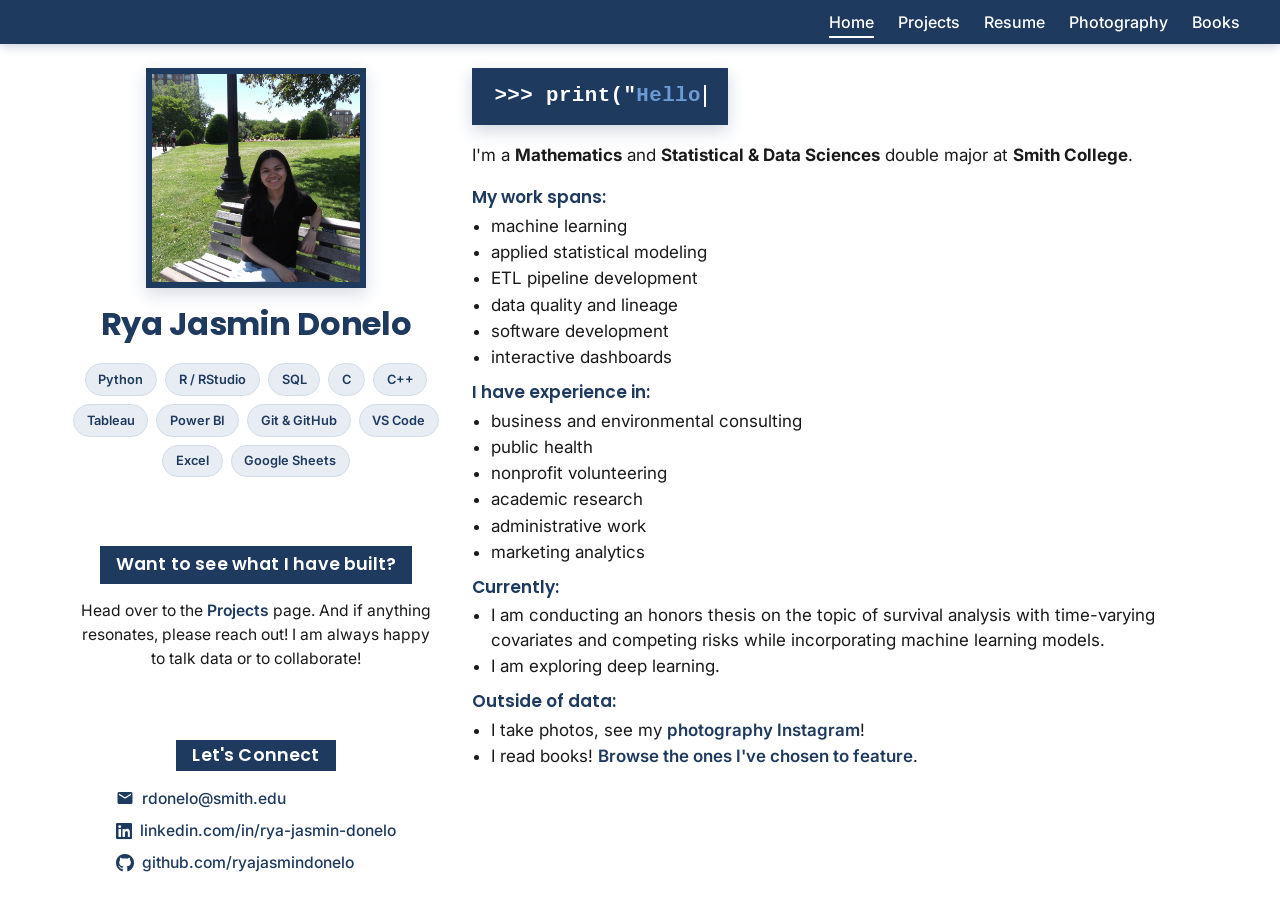
==== index.html @ 529e9ab4 "Modify meta description and thesis statement Updated the description meta tag and refined thesis sta" ====
<!DOCTYPE html>
<html lang="en">
<head>
  <meta charset="UTF-8">
  <meta name="viewport" content="width=device-width, initial-scale=1.0">
  <title>Rya Jasmin Donelo</title>
  <meta name="description" content="Rya Jasmin Donelo">

  <link rel="preconnect" href="https://fonts.googleapis.com">
  <link rel="preconnect" href="https://fonts.gstatic.com" crossorigin>
  <link href="https://fonts.googleapis.com/css2?family=Inter:wght@400;600&family=Poppins:wght@600;700&display=swap" rel="stylesheet">
  <link rel="stylesheet" href="https://fonts.googleapis.com/icon?family=Material+Icons">
  <link rel="stylesheet" href="https://cdnjs.cloudflare.com/ajax/libs/font-awesome/5.15.3/css/all.min.css">
  <link rel="stylesheet" href="style.css">
</head>

<body>

  <nav class="navigation">
    <div class="nav-inner">
      <a class="brand" href="index.html"> </a>
      <button class="toggle-button" aria-label="Toggle navigation" aria-expanded="false">
        <i class="fas fa-bars"></i>
      </button>
      <ul class="nav-links">
        <li><a href="index.html" class="active">Home</a></li>
        <li><a href="projects.html">Projects</a></li>
        <li><a href="media/Rya_Resume.pdf" target="_blank">Resume</a></li>
        <li><a href="https://www.instagram.com/rjadonelo/" target="_blank" rel="noopener">Photography</a></li>
        <li><a href="books.html">Books</a></li>
      </ul>
    </div>
  </nav>

  <div class="content">

    <aside class="left-column">
      <div class="image-container">
        <img src="media/profile.jpg" alt="Portrait of Rya">
      </div>

      <h1 class="title">Rya Jasmin Donelo</h1>

      <div class="skills">
        <ul class="chip-list">
          <li>Python</li>
          <li>R / RStudio</li>
          <li>SQL</li>
          <li>C</li>
          <li>C++</li>
          <li>Tableau</li>
          <li>Power BI</li>
          <li>Git &amp; GitHub</li>
          <li>VS Code</li>
          <li>Excel</li>
          <li>Google Sheets</li>
        </ul>
      </div>

      <p class="left-heading left-cta-label">Want to see what I have built?</p>
      <p class="left-cta-detail">
        Head over to the <a href="projects.html">Projects</a> page. And if anything resonates, please reach out! I am always happy to talk data or to collaborate!
      </p>

      <div class="connect">
        <h2 class="left-heading">Let's Connect</h2>
        <ul class="connect-list">
          <li>
            <i class="material-icons">mail</i>
            <a href="mailto:rdonelo@smith.edu">rdonelo@smith.edu</a>
          </li>
          <li>
            <i class="fab fa-linkedin"></i>
            <a href="https://www.linkedin.com/in/rya-jasmin-donelo/" target="_blank" rel="noopener">linkedin.com/in/rya-jasmin-donelo</a>
          </li>
          <li>
            <i class="fab fa-github"></i>
            <a href="https://github.com/ryajasmindonelo" target="_blank" rel="noopener">github.com/ryajasmindonelo</a>
          </li>
        </ul>
      </div>
    </aside>

    <main class="right-column">

      <div class="code-line" aria-label="Hello, I'm Rya">
        <span id="typing-code"></span><span id="typing-cursor"></span>
      </div>

      <p>
        I'm a <b>Mathematics</b> and <b>Statistical &amp; Data Sciences</b> double major at
        <b>Smith College</b>.
      </p>

      <p class="intro-label">My work spans:</p>
      <ul class="intro-list">
        <li>machine learning</li>
        <li>applied statistical modeling</li>
        <li>ETL pipeline development</li>
        <li>data quality and lineage</li>
        <li>software development</li>
        <li>interactive dashboards</li>
      </ul>

      <p class="intro-label">I have experience in:</p>
      <ul class="intro-list">
        <li>business and environmental consulting</li>
        <li>public health</li>
        <li>nonprofit volunteering</li>
        <li>academic research</li>
        <li>administrative work</li>
        <li>marketing analytics</li>
      </ul>

      <p class="intro-label">Currently:</p>
      <ul class="intro-list">
        <li>I am conducting an honors thesis on the topic of survival analysis with time-varying covariates and competing risks while incorporating machine learning models.</li>
        <li>I am exploring deep learning.</li>
      </ul>

      <p class="intro-label">Outside of data:</p>
      <ul class="intro-list">
        <li>I take photos, see my
          <a href="https://www.instagram.com/rjadonelo/" target="_blank" rel="noopener">photography Instagram</a>!
        </li>
        <li>I read books! <a href="books.html">Browse the ones I've chosen to feature</a>.
        </li>
      </ul>

    </main>
  </div>

  <script src="script.js"></script>
</body>
</html>
---- style.css ----
/* ============================================================
   COLOR SYSTEM — one navy, used everywhere
   ============================================================ */
:root {
  --navy: #1E3A5F;
  --navy-dark: #16293F;
  --navy-darker: #0F1D2E;

  --text: #1A1A1A;
  --text-muted: #5A6270;

  --white: #FFFFFF;
  --gray-50: #F7F8F9;
  --border: #DDDFE2;
  --chip-bg: #E8EDF4;
  --chip-border: #D3DBE6;
  --highlight-blue: #6A9BD5;
}

/* ============================================================
   BASE
   ============================================================ */
html {
  margin: 0;
  padding: 0;
  box-sizing: border-box;
  height: 100%;
}

*, *::before, *::after {
  box-sizing: inherit;
}

body {
  font-family: 'Inter', sans-serif;
  font-size: 17px;
  line-height: 1.65;
  color: var(--text);
  background-color: var(--white);
  margin: 0;
  padding: 0;
  min-height: 100vh;
  display: flex;
  flex-direction: column;
}

body p {
  font-size: 17px;
}

h1, h2, h3, h4 {
  font-family: 'Poppins', sans-serif;
  color: var(--navy);
  margin-top: 0;
  line-height: 1.25;
}

h1 { font-size: 2.4rem; }
h2 { font-size: 1.8rem; margin-top: 2rem; }
h3 { font-size: 1.3rem; }

a {
  color: var(--navy);
  text-decoration: none;
  font-weight: 600;
  transition: color 0.2s ease;
}

a:hover {
  color: var(--navy-dark);
  text-decoration: underline;
  text-underline-offset: 3px;
}

/* ============================================================
   NAVIGATION
   ============================================================ */
.navigation {
  background-color: var(--navy);
  color: var(--white);
  padding: 0.5rem 2rem;
  box-shadow: 0 2px 10px rgba(30, 58, 95, 0.25);
  flex-shrink: 0;
}

.nav-inner {
  display: flex;
  align-items: center;
  justify-content: space-between;
  max-width: 1200px;
  margin: 0 auto;
}

.brand {
  font-family: 'Poppins', sans-serif;
  font-size: 1.4rem;
  font-weight: 700;
  color: var(--white);
  text-decoration: none;
}

.brand:hover {
  color: var(--white);
  text-decoration: none;
  opacity: 0.85;
}

.nav-links {
  list-style: none;
  display: flex;
  gap: 1.5rem;
  margin: 0;
  padding: 0;
}

.nav-links a {
  color: var(--white);
  font-size: 1rem;
  font-weight: 500;
  padding: 0.4rem 0;
  position: relative;
  text-decoration: none;
}

.nav-links a::after {
  content: '';
  position: absolute;
  bottom: 0;
  left: 0;
  width: 0;
  height: 2px;
  background-color: var(--white);
  transition: width 0.25s ease;
}

.nav-links a:hover::after,
.nav-links a.active::after {
  width: 100%;
}

.nav-links a:hover,
.nav-links a.active {
  color: var(--white);
  text-decoration: none;
}

.toggle-button {
  display: none;
  background: none;
  border: none;
  color: var(--white);
  font-size: 1.5rem;
  cursor: pointer;
  padding: 0.2rem 0.5rem;
}

/* ============================================================
   LAYOUT — two-column (home) — equal top/bottom padding
   ============================================================ */
.content {
  flex: 1;
  display: flex;
  flex-wrap: wrap;
  align-items: stretch;
  justify-content: center;
  max-width: 1200px;
  width: 100%;
  margin: 0 auto;
  padding: 1.5rem 2rem;          /* ← equal top and bottom */
  gap: 2rem;
}

/* ============================================================
   LAYOUT — single centered column (projects, books)
   ============================================================ */
.content-single {
  max-width: 820px;
  margin: 2rem auto 4rem;
  padding: 0 2rem;
}

.content-single h1 {
  font-size: 2.2rem;
  margin-bottom: 0.4rem;
}

.content-single h2 {
  margin-top: 2.5rem;
  color: var(--navy);
  padding-bottom: 0.35rem;
  border-bottom: 2px solid var(--navy);
}

/* ============================================================
   LEFT COLUMN
   ============================================================ */
.left-column {
  flex: 1;
  min-width: 260px;
  text-align: center;
  background-color: transparent;
  color: var(--text);
  border-radius: 0;
  padding: 0;

  display: flex;
  flex-direction: column;
}

.image-container {
  background-color: var(--navy);
  padding: 6px;
  display: inline-block;
  width: 80%;
  max-width: 220px;
  border-radius: 0;
  margin-bottom: 1rem;
  box-shadow: 0 6px 16px rgba(30, 58, 95, 0.18);
  align-self: center;
}

.image-container img {
  width: 100%;
  aspect-ratio: 1 / 1;
  object-fit: cover;
  display: block;
  border-radius: 0;
}

.left-column .title {
  color: var(--navy);
  font-size: 2rem;
  margin-bottom: 0.2rem;
  white-space: nowrap;
  letter-spacing: -0.01em;
  align-self: center;
}

.subtitle {
  font-size: 0.95rem;
  color: var(--text-muted);
  margin-top: 0;
  margin-bottom: 1.4rem;
  align-self: center;
}

/* ============================================================
   HIGHLIGHTED HEADINGS (CTA label, Let's Connect) — NAVY
   ============================================================ */
.left-heading {
  display: block;
  width: fit-content;
  margin: 0 auto 0.9rem;
  font-family: 'Poppins', sans-serif;
  font-size: 1.1rem;
  font-weight: 600;
  color: var(--white);
  background-color: var(--navy);
  padding: 0.3rem 1rem;
  border-radius: 0;
  letter-spacing: 0.01em;
  text-align: center;
}

/* Skills block */
.skills {
  margin-top: 1rem;
  align-self: center;
  width: 100%;
}

.chip-list {
  list-style: none;
  display: flex;
  flex-wrap: wrap;
  gap: 0.5rem;
  padding: 0;
  margin: 0;
  justify-content: center;
}

.chip-list li {
  background-color: var(--chip-bg);
  color: var(--navy);
  font-size: 0.8rem;
  font-weight: 600;
  padding: 0.3rem 0.8rem;
  border-radius: 20px;
  border: 1px solid var(--chip-border);
}

/* ---------- CTA in left column ---------- */
.left-heading.left-cta-label {
  margin-top: auto;
}

.left-cta-detail {
  font-size: 0.98rem;
  line-height: 1.55;
  color: var(--text);
  margin: 0;
  padding: 0 0.4rem;
  text-align: center;
}

.left-cta-detail a {
  color: var(--navy);
  font-weight: 600;
}

/* ---------- Connect list ---------- */
.connect {
  margin-top: auto;
  text-align: center;
  align-self: center;
  width: 100%;
  padding-top: 0;
}

.connect-list {
  list-style: none;
  padding: 0;
  margin: 0;
  display: inline-flex;
  flex-direction: column;
  gap: 0.4rem;
  text-align: left;
}

.connect-list li {
  display: flex;
  align-items: center;
  gap: 0.5rem;
  font-size: 0.98rem;
  list-style: none;
}

.connect-list i {
  font-size: 1.15rem;
  color: var(--navy);
  flex-shrink: 0;
  line-height: 1;
}

.connect-list a {
  color: var(--navy);
  font-weight: 500;
  font-size: 0.98rem;
  text-decoration: none;
}

.connect-list a:hover {
  color: var(--navy-dark);
  text-decoration: underline;
  text-underline-offset: 3px;
}

/* ============================================================
   RIGHT COLUMN
   ============================================================ */
.right-column {
  flex: 2;
  min-width: 320px;
}

.right-column > *:last-child {
  margin-bottom: 0;
}

.right-column h1 {
  font-size: 2rem;
  margin-bottom: 1rem;
  color: var(--navy);
}

.right-column h2 {
  margin-top: 1.5rem;
  color: var(--navy);
  padding-bottom: 0.35rem;
  border-bottom: 2px solid var(--navy);
}

.section-note {
  font-size: 0.9rem;
  line-height: 1.55;
  color: var(--text-muted);
  margin-bottom: 1.5rem;
}

/* ---------- Intro label + list (tighter so the page fits) ---------- */
.intro-label {
  font-family: 'Poppins', sans-serif;
  font-weight: 600;
  color: var(--navy);
  font-size: 17px;
  line-height: 1.4;
  margin: 0.7rem 0 0.25rem;      /* was 0.9rem 0 0.3rem */
}

.intro-list {
  margin: 0 0 0.5rem 1.2rem;     /* was 0 0 0.6rem */
  padding: 0;
  font-size: 17px;
  line-height: 1.45;             /* was 1.5 */
  color: var(--text);
}

.intro-list li {
  margin-bottom: 0.1rem;
}

/* Blue highlighted phrase */
.blue-highlight {
  color: var(--navy);
  font-weight: 600;
}

/* ---------- Typing code line — square ---------- */
.code-line {
  background-color: var(--navy);
  border-radius: 0;
  padding: 1rem 1.4rem;
  font-family: 'Courier New', 'Consolas', monospace;
  font-size: 1.3rem;
  font-weight: 700;
  letter-spacing: 0.02em;
  display: inline-block;
  margin-top: 0;
  margin-bottom: 0.6rem;
  box-shadow: 0 6px 16px rgba(30, 58, 95, 0.2);
  min-height: 1.3em;
  line-height: 1.2;
}

.code-line + p {
  margin-top: 0.4rem;
}

#typing-code {
  color: var(--white);
}

#typing-cursor {
  display: inline-block;
  width: 2px;
  height: 1.05em;
  background-color: var(--white);
  margin-left: 3px;
  vertical-align: text-bottom;
  animation: blink 1s steps(1) infinite;
}

@keyframes blink {
  50% { opacity: 0; }
}

/* ============================================================
   PROJECT CARDS
   ============================================================ */
.card {
  background-color: var(--white);
  border: 1px solid var(--border);
  border-left: 4px solid var(--navy);
  border-radius: 10px;
  padding: 1.2rem 1.5rem;
  margin-bottom: 1.5rem;
  transition: transform 0.2s ease, box-shadow 0.2s ease;
}

.card:hover {
  transform: translateY(-3px);
  box-shadow: 0 10px 24px rgba(30, 58, 95, 0.12);
}

.card-title {
  margin-top: 0;
  margin-bottom: 0.6rem;
  font-size: 1.15rem;
}

.card-title a {
  color: var(--navy);
  text-decoration: none;
  display: inline;
}

.card-title a:hover {
  color: var(--navy-dark);
  text-decoration: underline;
  text-underline-offset: 3px;
}

.card-sub {
  font-weight: 400;
  color: var(--text-muted);
  font-size: 0.9rem;
}

.card-title .arrow {
  display: inline-block;
  margin-left: 8px;
  font-size: 0.65em;
  font-weight: 400;
  color: var(--navy);
  opacity: 0.55;
  transition: transform 0.2s ease, opacity 0.2s ease;
}

.card-title a:hover .arrow {
  transform: translate(2px, -2px);
  opacity: 1;
}

.tags {
  display: flex;
  flex-wrap: wrap;
  gap: 0.4rem;
  margin-top: 0;
  margin-bottom: 0.9rem;
}

.tag {
  background-color: transparent;
  color: var(--navy);
  border: 1px solid var(--navy);
  font-size: 0.75rem;
  font-weight: 600;
  padding: 0.2rem 0.6rem;
  border-radius: 6px;
}

/* ---------- Project card body — pure black text ---------- */
.card p {
  font-family: 'Inter', sans-serif;
  font-size: 0.95rem;
  color: #000000;
  line-height: 1.6;
  margin: 0.55rem 0;
}

.methods-heading {
  font-family: 'Inter', sans-serif;
  font-size: 0.95rem;
  font-weight: 600;
  color: #000000;
  line-height: 1.3;
  margin: 0.7rem 0 0.15rem;
  letter-spacing: 0;
}

.methods {
  font-family: 'Inter', sans-serif;
  font-size: 0.95rem;
  color: #000000;
  line-height: 1.5;
  margin: 0 0 0.55rem 1.2rem;
  padding: 0;
}

.methods li {
  margin-bottom: 0.1rem;
}

/* ============================================================
   BOOKS PAGE
   ============================================================ */
.book-title {
  font-size: 1.15rem;
  margin-top: 0;
  margin-bottom: 0.4rem;
  color: var(--navy);
}

.book-name {
  font-weight: 700;
}

.book-note {
  font-family: 'Inter', sans-serif;
  font-size: 0.95rem;
  color: #000000;
  line-height: 1.6;
  margin: 0.4rem 0 0;
}

/* ============================================================
   FOOTER
   ============================================================ */
.footer {
  background-color: var(--navy);
  color: var(--white);
  text-align: center;
  padding: 1.5rem 1rem;
  font-size: 0.85rem;
  margin-top: 3rem;
}

/* ============================================================
   RESPONSIVE
   ============================================================ */
@media (max-width: 900px) {
  .content {
    flex-direction: column;
    align-items: stretch;
    justify-content: flex-start;
    padding: 1.5rem 1.2rem;
    gap: 1.5rem;
    flex: 0;
  }

  .left-column {
    display: block;
  }

  .skills {
    margin-top: 1rem;
  }

  .left-heading.left-cta-label {
    margin-top: 2rem;
  }

  .connect {
    margin-top: 2rem;
  }

  .content-single {
    padding: 0 1.2rem;
  }

  .content-single h1 {
    font-size: 1.8rem;
  }

  .left-column,
  .right-column {
    width: 100%;
    min-width: unset;
  }

  .image-container {
    width: 55%;
    max-width: 200px;
  }

  .left-column .title {
    font-size: 1.7rem;
  }

  .right-column h1 {
    font-size: 1.6rem;
  }

  .code-line {
    font-size: 1.05rem;
    padding: 0.85rem 1.1rem;
    margin-top: 0;
  }
}

@media (max-width: 700px) {
  .nav-inner {
    flex-wrap: wrap;
  }

  .toggle-button {
    display: block;
  }

  .nav-links {
    display: none;
    flex-direction: column;
    width: 100%;
    gap: 0.5rem;
    padding: 0.8rem 0 0.4rem;
    border-top: 1px solid rgba(255, 255, 255, 0.15);
    margin-top: 0.5rem;
  }

  .nav-links.open {
    display: flex;
  }

  .nav-links a {
    display: block;
    padding: 0.4rem 0;
  }

  .card {
    padding: 1rem 1.1rem;
  }

  .card h3,
  .card-title {
    font-size: 1.05rem;
  }
}
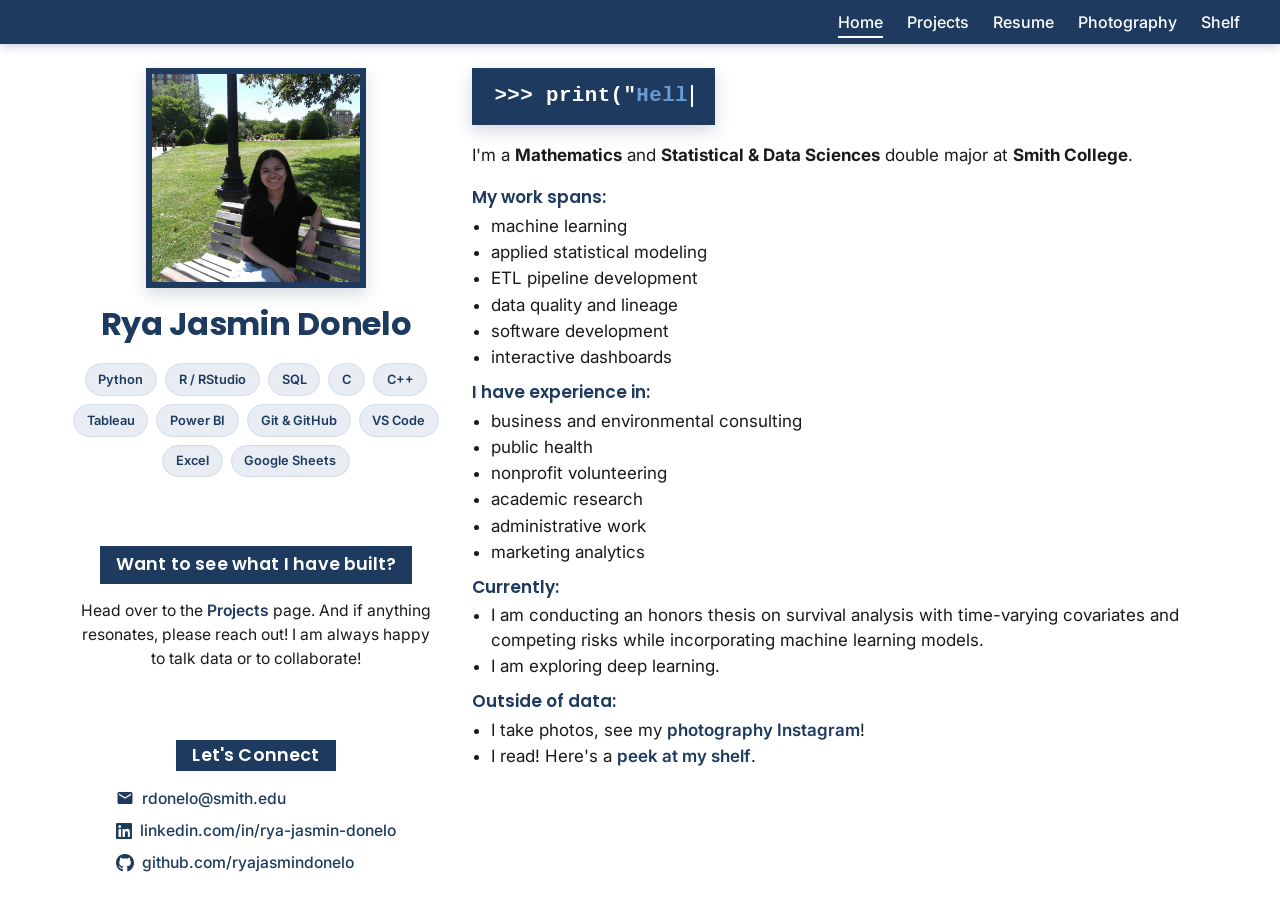
==== commit 44fe415f: "Update links and text in index.html" ====
--- a/index.html
+++ b/index.html
@@ -11,7 +11,7 @@
   <link href="https://fonts.googleapis.com/css2?family=Inter:wght@400;600&family=Poppins:wght@600;700&display=swap" rel="stylesheet">
   <link rel="stylesheet" href="https://fonts.googleapis.com/icon?family=Material+Icons">
   <link rel="stylesheet" href="https://cdnjs.cloudflare.com/ajax/libs/font-awesome/5.15.3/css/all.min.css">
-  <link rel="stylesheet" href="style.css">
+  <link rel="stylesheet" href="style.css?v=15">
 </head>
 
 <body>
@@ -27,7 +27,7 @@
         <li><a href="projects.html">Projects</a></li>
         <li><a href="media/Rya_Resume.pdf" target="_blank">Resume</a></li>
         <li><a href="https://www.instagram.com/rjadonelo/" target="_blank" rel="noopener">Photography</a></li>
-        <li><a href="books.html">Books</a></li>
+        <li><a href="books.html">Shelf</a></li>
       </ul>
     </div>
   </nav>
@@ -114,7 +114,7 @@
 
       <p class="intro-label">Currently:</p>
       <ul class="intro-list">
-        <li>I am conducting an honors thesis on the topic of survival analysis with time-varying covariates and competing risks while incorporating machine learning models.</li>
+        <li>I am conducting an honors thesis on survival analysis with time-varying covariates and competing risks while incorporating machine learning models.</li>
         <li>I am exploring deep learning.</li>
       </ul>
 
@@ -123,7 +123,7 @@
         <li>I take photos, see my
           <a href="https://www.instagram.com/rjadonelo/" target="_blank" rel="noopener">photography Instagram</a>!
         </li>
-        <li>I read books! <a href="books.html">Browse the ones I've chosen to feature</a>.
+        <li>I read! Here's a <a href="books.html">peek at my shelf</a>.
         </li>
       </ul>
 
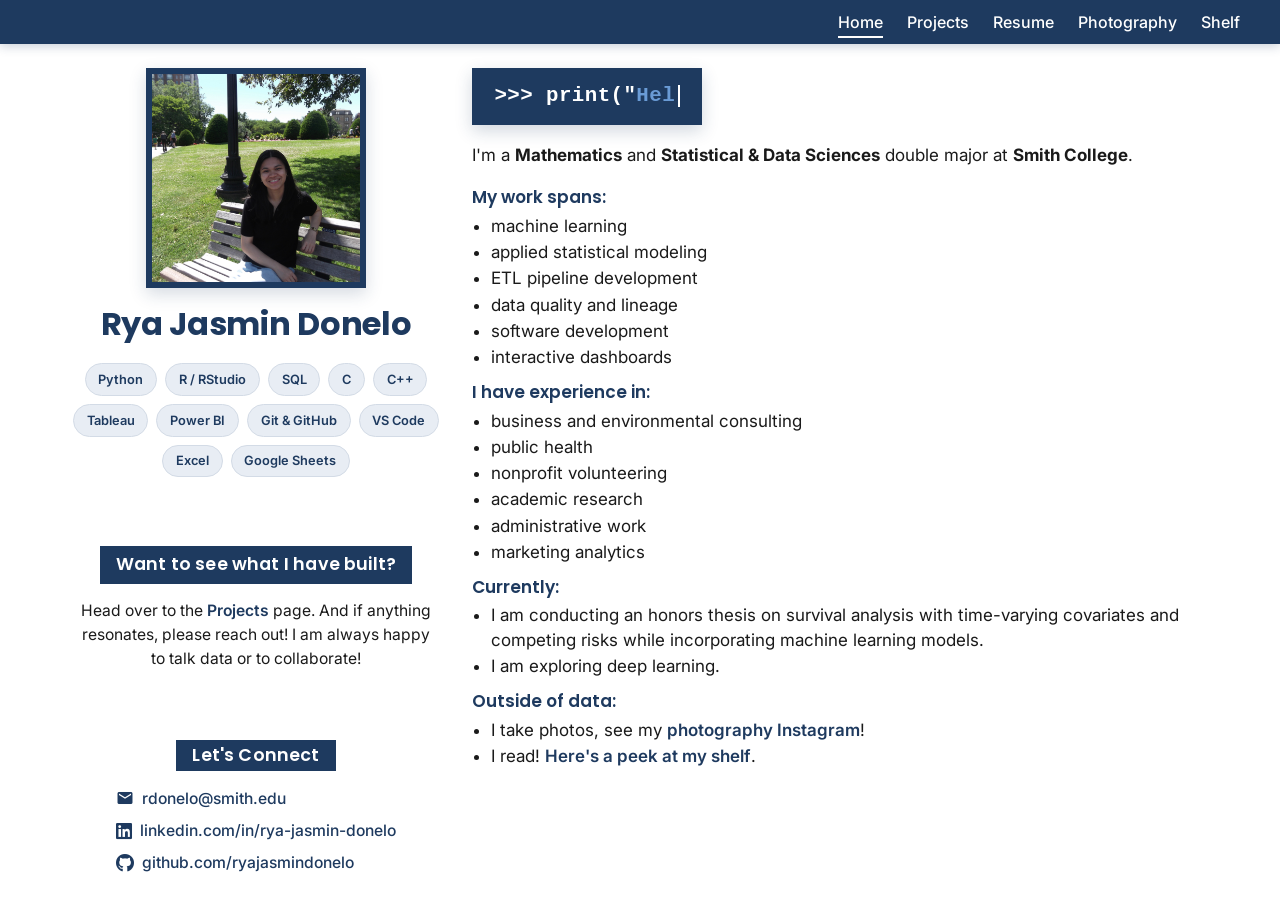
==== commit 0a657bff: "Update link from books.html to shelf.html" ====
--- a/index.html
+++ b/index.html
@@ -27,7 +27,7 @@
         <li><a href="projects.html">Projects</a></li>
         <li><a href="media/Rya_Resume.pdf" target="_blank">Resume</a></li>
         <li><a href="https://www.instagram.com/rjadonelo/" target="_blank" rel="noopener">Photography</a></li>
-        <li><a href="books.html">Shelf</a></li>
+        <li><a href="shelf.html">Shelf</a></li>
       </ul>
     </div>
   </nav>
@@ -123,7 +123,7 @@
         <li>I take photos, see my
           <a href="https://www.instagram.com/rjadonelo/" target="_blank" rel="noopener">photography Instagram</a>!
         </li>
-        <li>I read! Here's a <a href="books.html">peek at my shelf</a>.
+        <li>I read! <a href="shelf.html">Here's a peek at my shelf</a>.
         </li>
       </ul>
 
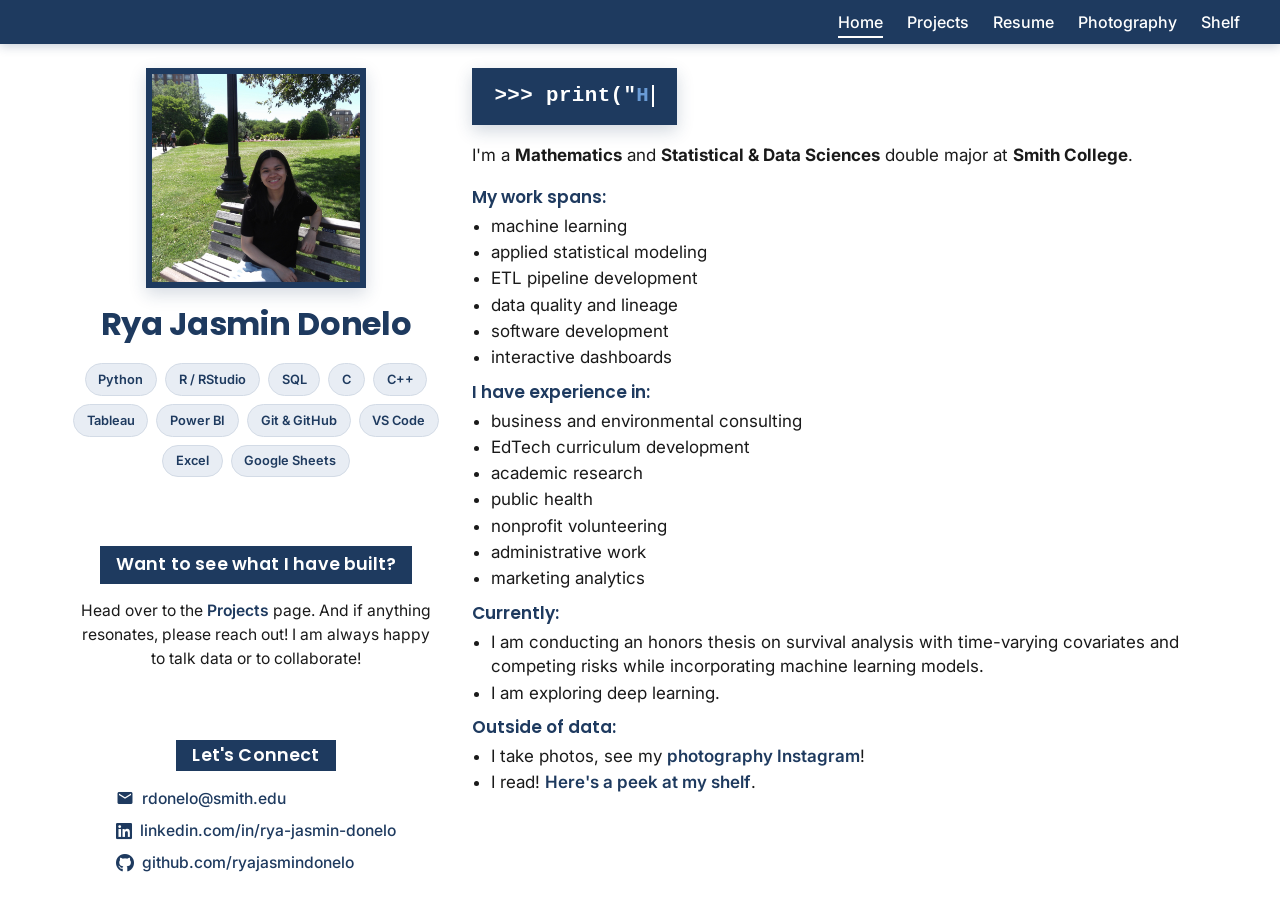
==== commit b475cd8d: "Remove duplicate 'academic research' list item" ====
--- a/index.html
+++ b/index.html
@@ -105,9 +105,10 @@
       <p class="intro-label">I have experience in:</p>
       <ul class="intro-list">
         <li>business and environmental consulting</li>
+        <li>EdTech curriculum development</li>
+        <li>academic research</li>
         <li>public health</li>
         <li>nonprofit volunteering</li>
-        <li>academic research</li>
         <li>administrative work</li>
         <li>marketing analytics</li>
       </ul>
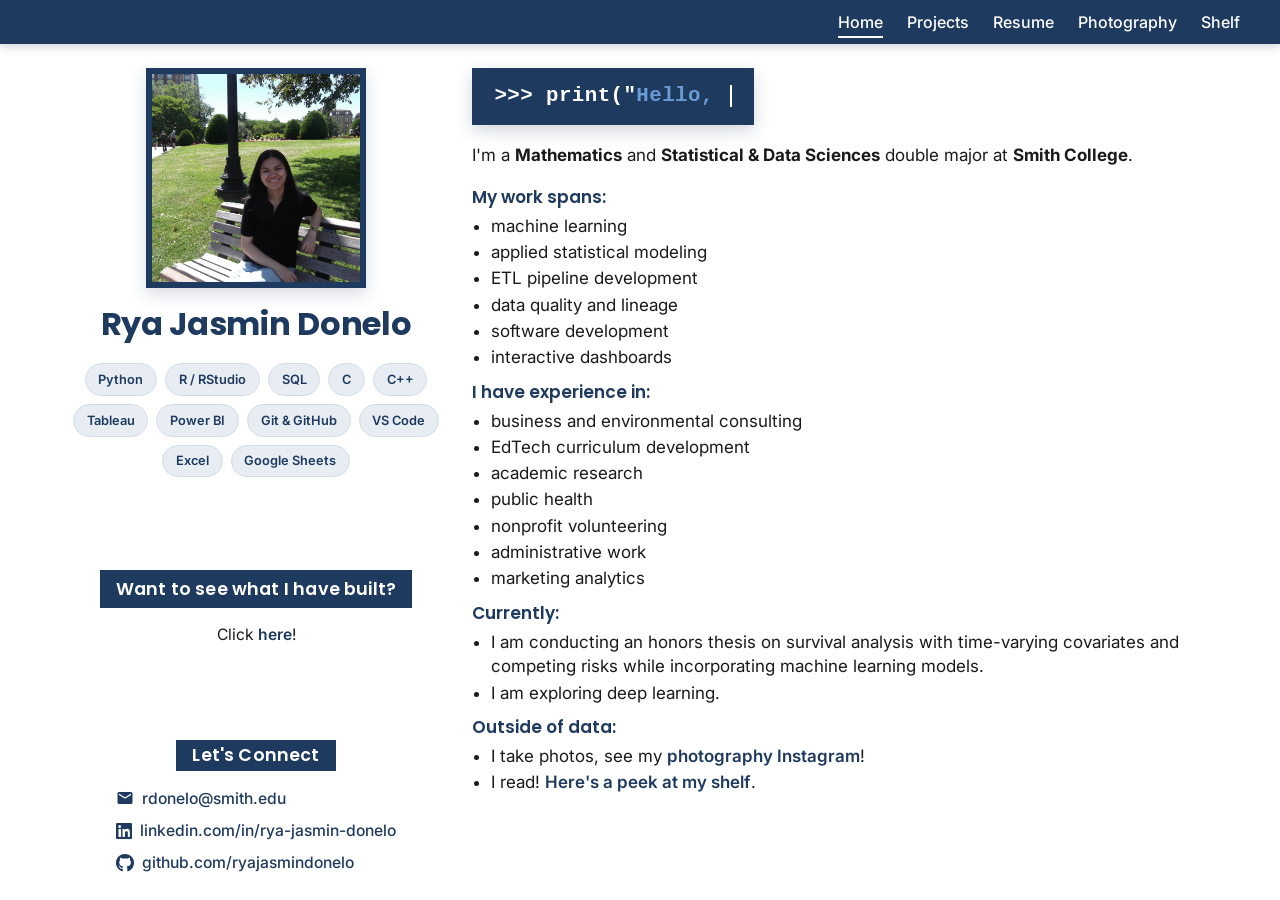
==== commit 463d567b: "Revise call-to-action text in index.html Updated call-to-action text for clarity and brevity." ====
--- a/index.html
+++ b/index.html
@@ -59,7 +59,7 @@
 
       <p class="left-heading left-cta-label">Want to see what I have built?</p>
       <p class="left-cta-detail">
-        Head over to the <a href="projects.html">Projects</a> page. And if anything resonates, please reach out! I am always happy to talk data or to collaborate!
+        Click <a href="projects.html">here</a>!
       </p>
 
       <div class="connect">
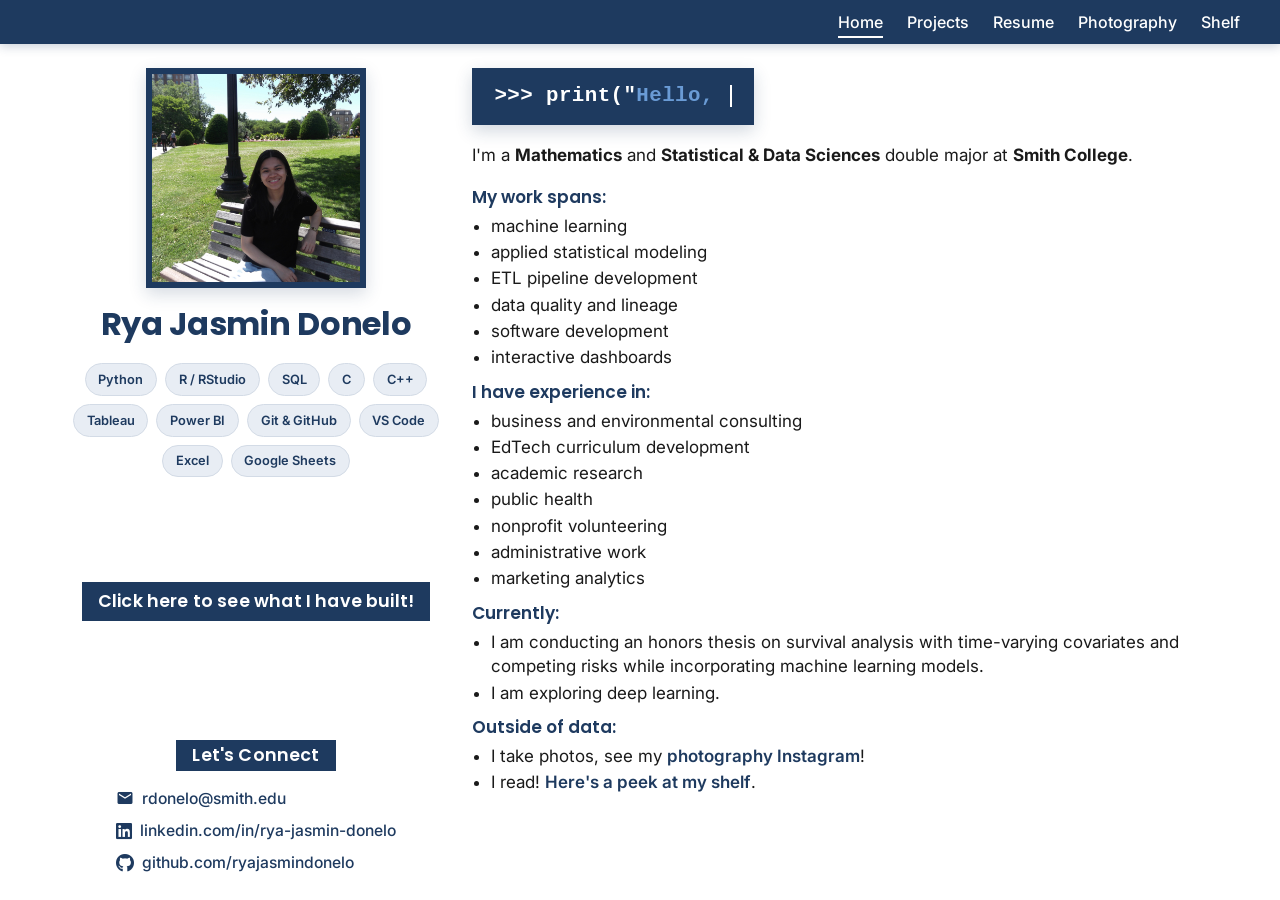
==== commit c3ac8ff3: "Update stylesheet version and modify CTA text" ====
--- a/index.html
+++ b/index.html
@@ -11,7 +11,7 @@
   <link href="https://fonts.googleapis.com/css2?family=Inter:wght@400;600&family=Poppins:wght@600;700&display=swap" rel="stylesheet">
   <link rel="stylesheet" href="https://fonts.googleapis.com/icon?family=Material+Icons">
   <link rel="stylesheet" href="https://cdnjs.cloudflare.com/ajax/libs/font-awesome/5.15.3/css/all.min.css">
-  <link rel="stylesheet" href="style.css?v=15">
+  <link rel="stylesheet" href="style.css?v=16">
 </head>
 
 <body>
@@ -57,10 +57,7 @@
         </ul>
       </div>
 
-      <p class="left-heading left-cta-label">Want to see what I have built?</p>
-      <p class="left-cta-detail">
-        Click <a href="projects.html">here</a>!
-      </p>
+      <a href="projects.html" class="left-heading left-cta-label">Click here to see what I have built!</a>
 
       <div class="connect">
         <h2 class="left-heading">Let's Connect</h2>
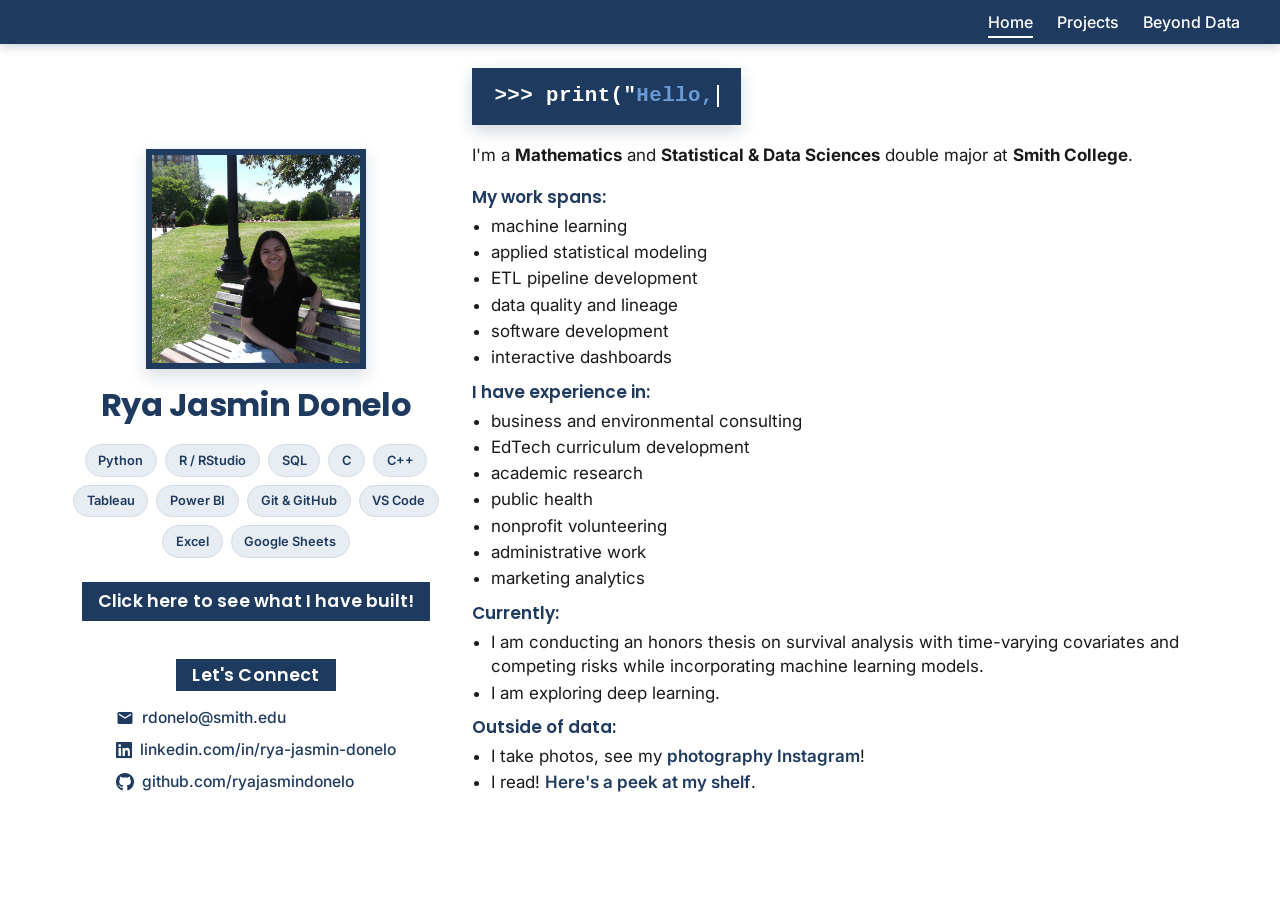
==== commit 71434cb1: "Update stylesheet version and navigation items Updated stylesheet version and modified navigation li" ====
--- a/index.html
+++ b/index.html
@@ -11,7 +11,7 @@
   <link href="https://fonts.googleapis.com/css2?family=Inter:wght@400;600&family=Poppins:wght@600;700&display=swap" rel="stylesheet">
   <link rel="stylesheet" href="https://fonts.googleapis.com/icon?family=Material+Icons">
   <link rel="stylesheet" href="https://cdnjs.cloudflare.com/ajax/libs/font-awesome/5.15.3/css/all.min.css">
-  <link rel="stylesheet" href="style.css?v=16">
+  <link rel="stylesheet" href="style.css?v=17">
 </head>
 
 <body>
@@ -25,9 +25,7 @@
       <ul class="nav-links">
         <li><a href="index.html" class="active">Home</a></li>
         <li><a href="projects.html">Projects</a></li>
-        <li><a href="media/Rya_Resume.pdf" target="_blank">Resume</a></li>
-        <li><a href="https://www.instagram.com/rjadonelo/" target="_blank" rel="noopener">Photography</a></li>
-        <li><a href="shelf.html">Shelf</a></li>
+        <li><a href="beyond.html">Beyond Data</a></li>
       </ul>
     </div>
   </nav>
--- a/style.css
+++ b/style.css
@@ -155,7 +155,7 @@
 }
 
 /* ============================================================
-   LAYOUT — two-column (home) — equal top/bottom padding
+   LAYOUT — two-column (home)
    ============================================================ */
 .content {
   flex: 1;
@@ -166,12 +166,12 @@
   max-width: 1200px;
   width: 100%;
   margin: 0 auto;
-  padding: 1.5rem 2rem;          /* ← equal top and bottom */
+  padding: 1.5rem 2rem;
   gap: 2rem;
 }
 
 /* ============================================================
-   LAYOUT — single centered column (projects, books)
+   LAYOUT — single centered column (projects, shelf)
    ============================================================ */
 .content-single {
   max-width: 820px;
@@ -192,7 +192,7 @@
 }
 
 /* ============================================================
-   LEFT COLUMN
+   LEFT COLUMN — vertically centered, even gaps
    ============================================================ */
 .left-column {
   flex: 1;
@@ -205,6 +205,7 @@
 
   display: flex;
   flex-direction: column;
+  justify-content: center;       /* ← centers whole column content */
 }
 
 .image-container {
@@ -289,9 +290,23 @@
   border: 1px solid var(--chip-border);
 }
 
-/* ---------- CTA in left column ---------- */
+/* ---------- CTA in left column — clickable pill ---------- */
 .left-heading.left-cta-label {
-  margin-top: auto;
+  margin-top: 1.5rem;            /* ← was auto — even, smaller gap */
+  cursor: pointer;
+  color: var(--white);
+  text-decoration: none;
+}
+
+/* Force white on all link states — overrides global a:hover */
+.left-heading.left-cta-label:hover,
+.left-heading.left-cta-label:focus,
+.left-heading.left-cta-label:active,
+.left-heading.left-cta-label:visited {
+  color: var(--white) !important;
+  background-color: var(--navy);
+  text-decoration: none !important;
+  opacity: 0.9;
 }
 
 .left-cta-detail {
@@ -308,9 +323,9 @@
   font-weight: 600;
 }
 
-/* ---------- Connect list ---------- */
+/* ---------- Connect list — even gap ---------- */
 .connect {
-  margin-top: auto;
+  margin-top: 1.5rem;            /* ← was auto — matches CTA gap */
   text-align: center;
   align-self: center;
   width: 100%;
@@ -387,21 +402,21 @@
   margin-bottom: 1.5rem;
 }
 
-/* ---------- Intro label + list (tighter so the page fits) ---------- */
+/* ---------- Intro label + list ---------- */
 .intro-label {
   font-family: 'Poppins', sans-serif;
   font-weight: 600;
   color: var(--navy);
   font-size: 17px;
   line-height: 1.4;
-  margin: 0.7rem 0 0.25rem;      /* was 0.9rem 0 0.3rem */
+  margin: 0.7rem 0 0.25rem;
 }
 
 .intro-list {
-  margin: 0 0 0.5rem 1.2rem;     /* was 0 0 0.6rem */
+  margin: 0 0 0.5rem 1.2rem;
   padding: 0;
   font-size: 17px;
-  line-height: 1.45;             /* was 1.5 */
+  line-height: 1.45;
   color: var(--text);
 }
 
@@ -562,7 +577,7 @@
 }
 
 /* ============================================================
-   BOOKS PAGE
+   SHELF PAGE
    ============================================================ */
 .book-title {
   font-size: 1.15rem;
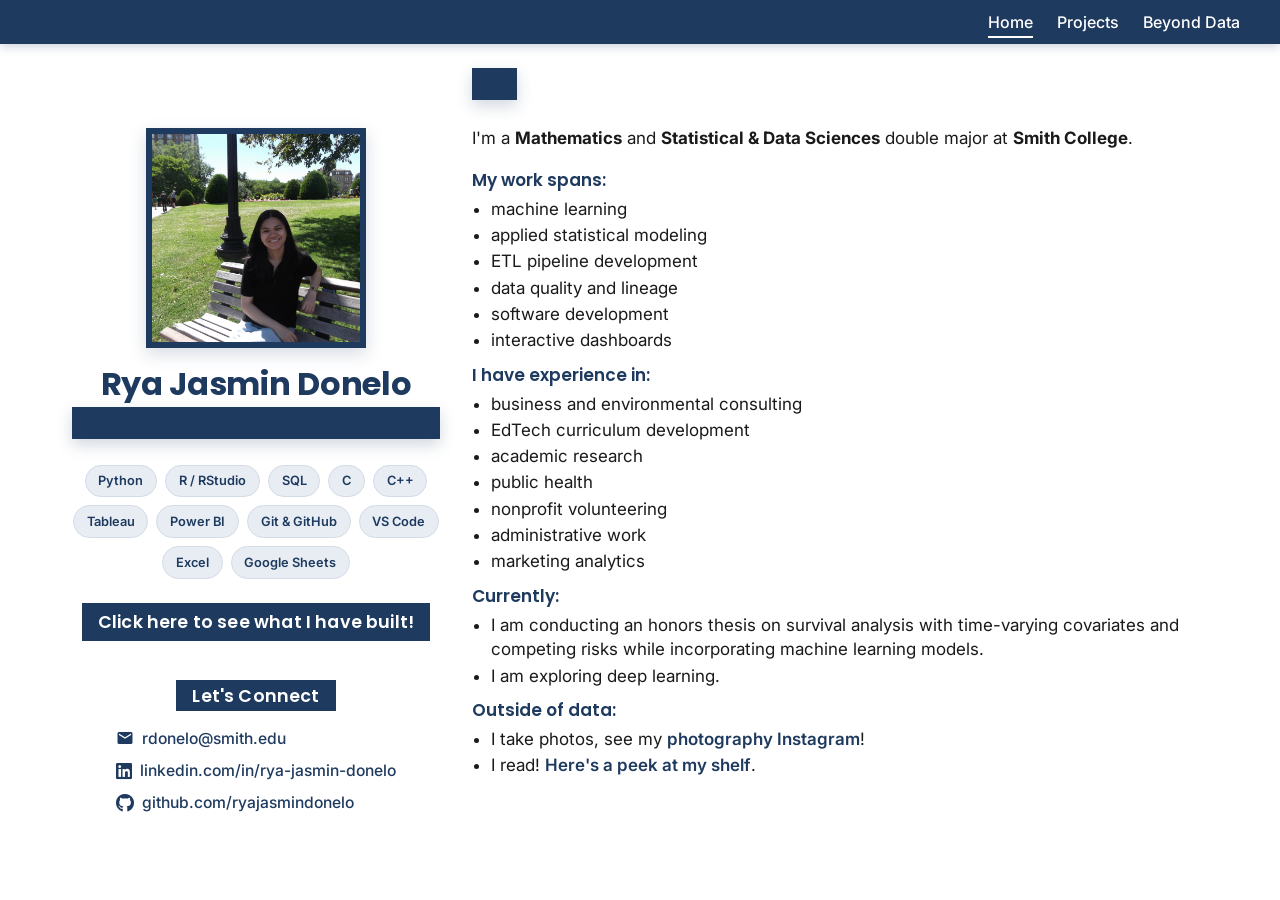
==== commit e6f6726f: "Update stylesheet version and add mobile code line Updated stylesheet version and added mobile code " ====
--- a/index.html
+++ b/index.html
@@ -11,7 +11,7 @@
   <link href="https://fonts.googleapis.com/css2?family=Inter:wght@400;600&family=Poppins:wght@600;700&display=swap" rel="stylesheet">
   <link rel="stylesheet" href="https://fonts.googleapis.com/icon?family=Material+Icons">
   <link rel="stylesheet" href="https://cdnjs.cloudflare.com/ajax/libs/font-awesome/5.15.3/css/all.min.css">
-  <link rel="stylesheet" href="style.css?v=17">
+  <link rel="stylesheet" href="style.css?v=18">
 </head>
 
 <body>
@@ -38,6 +38,10 @@
       </div>
 
       <h1 class="title">Rya Jasmin Donelo</h1>
+
+      <div class="code-line code-line-mobile" aria-label="Hello, I'm Rya">
+        <span class="typing-code"></span><span class="typing-cursor"></span>
+      </div>
 
       <div class="skills">
         <ul class="chip-list">
@@ -78,8 +82,8 @@
 
     <main class="right-column">
 
-      <div class="code-line" aria-label="Hello, I'm Rya">
-        <span id="typing-code"></span><span id="typing-cursor"></span>
+      <div class="code-line code-line-desktop" aria-label="Hello, I'm Rya">
+        <span class="typing-code"></span><span class="typing-cursor"></span>
       </div>
 
       <p>
